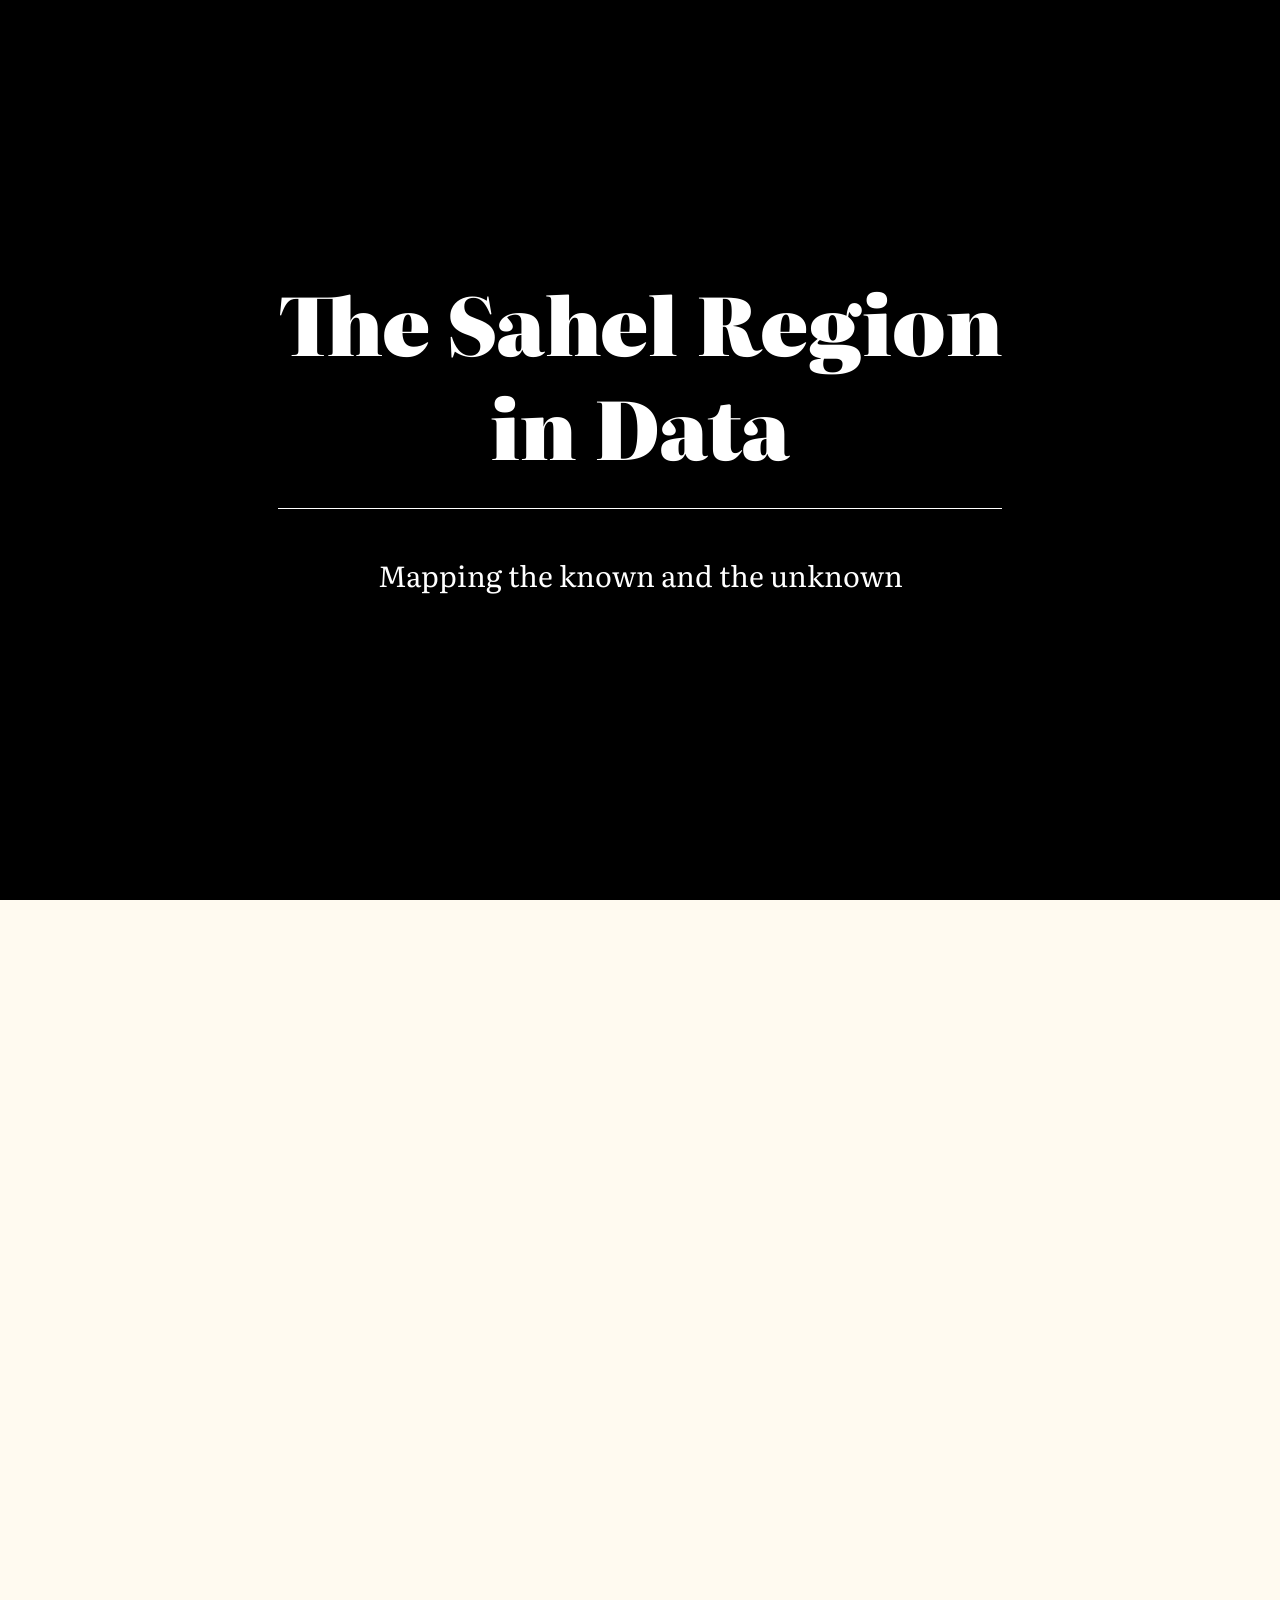
==== index.html @ c5431dd8 "resolved conflic" ====
<!DOCTYPE html>
<html xmlns="http://www.w3.org/1999/xhtml">

<head>
	<meta http-equiv="Content-Type" content="text/html; charset=utf-8" />
	<title>Sahel in Data</title>
	<meta name="author" content="Alvaro Trigo Lopez" />

  <meta name="description" content="Sahel Fragility Demo" />
  <meta name="keywords"  content="sahel narrative visualization" />
	<meta name="Resource-type" content="Document" />
  <link href="https://fonts.googleapis.com/css?family=Literata:400,400i,700i|Work+Sans:400,700,900&display=swap" rel="stylesheet">  <link href="https://fonts.googleapis.com/css?family=PT+Sans" rel="stylesheet">
	<link rel="stylesheet" type="text/css" href="lib/fullPage.js/dist/fullpage.css" />
<!--
	<link rel="stylesheet" type="text/css" href="libs/fullPage.js/examples/examples.css" />
-->
  <link rel="stylesheet" type="text/css" href="css/main.css" />
  <link rel="stylesheet" type="text/css" href="css/datamap.css" />
  <link rel="stylesheet" type="text/css" href="css/radar.css" />
  <link rel="stylesheet" type="text/css" href="css/missing.css" />
  
</head>
<body>
<div id="violence-map-click">
  <div id="flex-container">
    <div id="title"></div>
    <div id="g0" class="vmc_graph"></div>
    <div id="g1" class="vmc_graph"></div>
  </div>
</div>

<div id="fullpage">
  
	<div class="section " id="section0">
		<video id="myVideo" muted data-autoplay loop>
			<source src="img/intro_vid.m4v" type="video/mp4">
		</video>
		<div class="layer">
			<h1>The Sahel Region <br>in Data</h1>
      <h2> Mapping the known and the unknown</h2>  
		</div>
	</div>

  <div class="section" id="section0">
  
  <ACLED />
	<div class="part" id="sec-violent-entrepreneurs">
		<h2>Distribution of incidents <br>over the Sahel region</h2>
		<div class="chapeau">
		Monthly violent incidents and number of fatalities over seven years.	The animation renders the evolution of the situations over that period in the different countries. 	
		</div>

    <div class="vis-container">
      
			<div id="ds-src" class="ds-srcs">Source: ACLED</div>
      <div id="sb-icon"></div>
      <div id="violence-sidebar">  <div id="sb-grid">
      <div id="sb-year"></div> <div>Fatalities</div> <div>Incidents</div>
      </div> </div>
			<div id="violence-date">Loading...</div>
			<div id="violence-map" style="border:1px dotted blue; width: 700px; height: 60vh; position: relative;"></div>
			
      
			<div id="violence-legend">
        <div id="country-color-scale"><b>Incident Frequency:&nbsp;</b><div id="country-color-min">0</div> <div id="country-color-img">  </div><div id="country-color-max">170</div></div>
        <div id="text">Click on countries for graphs. White circles indicate no fatalities.<br>Hover on circles for incident information. Radius varies with deaths.</div>
<!--
        <div id="text2">Click on countries for graphs. White circles indicate no fatalities.</div>
-->
      </div>
      
			<div id="violence-controls">
				<img id="violence-back" class="ui-controls" src="img/angle-left-solid.svg">
				<img id="violence-ctrl" class="ui-controls" src="img/play-circle-solid.svg">
				<img id="violence-frwd" class="ui-controls" src="img/angle-right-solid.svg">
			</div>
		</div>
	</div>
  
  </div>

  
	<div class="section" id="section2">
    
  <RADAR />  
  <div id="sec-fragility" class="part">
		<h2>Accounting for Fragility<span class="italic"></span>?</h2>
		<div class="chapeau">
		Several indexes exist that try to comprehend and measure the plural dimensions of fragility. Here, the charts display the Fragile States Index (FSI).
		</div>
		
			
		<div id="grid-outer" class="grid-container">
			
			<div id="vis-big" class="grid-item grid-vis"></div>
			
			<div id="grid-inner" class="grid-container">
				
				<!-- https://www.joomlashack.com/blog/tutorials/layering-items-within-css-grid/-->
				<div id="fsi-star-year-bg"></div>
				<canvas id="fsi-star-individual-bg" class="hidden"></canvas>

			</div>
			
			
		</div>

		<center>
			<div>
        <img id="star-back" class="ui-controls" src="img/angle-left-solid.svg">
        <img id="star-ctrl" class="ui-controls" src="img/play-circle-solid.svg">
        <img id="star-frwd" class="ui-controls" src="img/angle-right-solid.svg">
      <div id="ds-src" class="ds-srcs">Source: FSI (2007-2018)</div>
			</div>
		</center>
  </div>
    
  </div>

	<div class="section" id="section3">
    
    <UNSDG />
    <div id="sec-unsdg" class="part">
      <h2>UNSDG Dataset: Missing pieces</h2>
      <div class="chapeau">
        The SDG 2030 Agenda clustered over 230 indicators into 17 Goals. Though, for many countries in the Sahel, a large number of these measures remain empty or sparsely populated.
      </div>
    </div>
    
   <div id="missing-viewer">    
      <div id="missing-wrapper">
        <div class="missing-title">View By: 
        
          <div id="dnd-outer" class="droppable">
          <img id="sdgHelp" src="img/question-circle-regular.svg">
          </div>
          <span>(<span id="missing-total">1000</span> Datapoints Selected)</span>
          
        </div>
<!--
        <div id="grids-wrapper"></div>
-->
        <div id="grid-wrapper">
          <div id="grid-missing" class="grid-container"></div>
        </div>     
<!--
      </div> 
-->
    </div>
    


    
<!--
    <div id="missing-overview" class="missing-screen" style="display: none;">    
      <div id="missing-wrapper">
        <div class="missing-title">Overview</div>
        <div id="grid-wrapper">
          <div id="grid-unsdg" class="grid-container"></div>
        </div>     
      </div> 
    </div>

    <div id="missing-by-indicator" class="missing-screen" style="display: none;"> 
      <div id="missing-wrapper">
        <div class="missing-title"> &lt; By Indicator</div>
        <div id="grid-wrapper">
          <div id="grid-by-indicator" class="grid-container">
          </div>
        </div>     
      </div>
    </div>
-->
    
    
  </div>

</div>

<script type="text/javascript" src="lib/fullPage.js/dist/fullpage.js"></script>
<!--
<script type="text/javascript" src="libs/fullPage.js/examples/examples.js"></script>
-->

<script src="lib/jquery-3.3.1.min.js"></script>
<script src="lib/jquery-ui-1.12.1.min.js"></script>
<link rel="stylesheet" href="css/jquery-ui-themes-1.12.1/jquery-ui.min.css">

<!--
  <script src="http://ajax.googleapis.com/ajax/libs/jquery/1.5/jquery.min.js"></script>
  <link href="http://ajax.googleapis.com/ajax/libs/jqueryui/1.8/themes/base/jquery-ui.css" rel="stylesheet" type="text/css"/>
  <script src="http://ajax.googleapis.com/ajax/libs/jqueryui/1.8/jquery-ui.min.js"></script>
-->

<script src="lib/d3.v3.min.js"></script>
<script> d3v3 = d3; window.d3 = null; </script>
<script src="lib/d3.v4.min.js"></script>
<script src="lib/topojson.js"></script>
<script src="lib/datamaps.world.js"></script>


<!-- MG start -->
<link href='css/metricsgraphics.css' rel='stylesheet' type='text/css'>

<script src='lib/MG/js/MG.js'></script>
<script src='lib/MG/js/misc/utility.js'></script>
<script src='lib/MG/js/common/data_graphic.js'></script>
<script src='lib/MG/js/common/hooks.js'></script>
<script src='lib/MG/js/common/register.js'></script>
<!--
<script src='lib/MG/js/common/bootstrap_tooltip_popover.js'></script>
-->
<script src='lib/MG/js/common/scales.js'></script>
<script src='lib/MG/js/common/chart_title.js'></script>
<script src='lib/MG/js/common/y_axis.js'></script>
<script src='lib/MG/js/common/x_axis.js'></script>
<script src='lib/MG/js/common/scales.js'></script>
<script src='lib/MG/js/common/init.js'></script>
<script src='lib/MG/js/common/markers.js'></script>
<script src='lib/MG/js/common/rollover.js'></script>
<!--
<script src='lib/MG/js/common/zoom.js'></script>
<script src='lib/MG/js/common/brush.js'></script>
-->
<script src='lib/MG/js/common/window_listeners.js'></script>
<!--
<script src='lib/MG/js/layout/bootstrap_dropdown.js'></script>
<script src='lib/MG/js/layout/button.js'></script>
-->
<script src='lib/MG/js/charts/line.js'></script>
<script src='lib/MG/js/charts/histogram.js'></script>
<script src='lib/MG/js/charts/point.js'></script>
<script src='lib/MG/js/charts/bar.js'></script>
<script src='lib/MG/js/charts/table.js'></script>
<script src='lib/MG/js/charts/missing.js'></script>
<script src='lib/MG/js/misc/process.js'></script>
<script src='lib/MG/js/misc/smoothers.js'></script>
<script src='lib/MG/js/misc/formatters.js'></script>
<script src='lib/MG/js/misc/transitions.js'></script>
<script src='lib/MG/js/misc/error.js'></script>
<!-- MG end -->



<!--
<script src="lib/d3plus-plot.v0.8.full.min.js"></script>
-->

<script src="lib/Chart.bundle.min.js"></script>
<script src="lib/chartjs-plugin-colorschemes.min.js"></script>
<script src="lib/chartjs-plugin-annotation.min.js"></script>

<script src="lib/popper.js@1"></script>
<script src="lib/tippy.js@4"></script>

<script type="text/javascript">
    var myFullpage = new fullpage('#fullpage', {
        verticalCentered: false,
        sectionsColor: ['#fafafa', '#C7B299', 'floralwhite', '#C7B299']
    });
</script>

<script src="js/utils.js"></script>
<script src="js/constants.js"></script>
<script src="js/addons.js"></script>
<script src="js/acled.js"></script>
<script src="js/fsi_star.js"></script>
<script src="js/datasets.js"></script>
<script src="js/acled.js"></script>
<script src="js/unsdg.js"></script>
<script src="js/main.js"></script>

 
</body>
</html>
---- lib/fullPage.js/dist/fullpage.css ----
/*!
 * fullPage 3.0.5
 * https://github.com/alvarotrigo/fullPage.js
 *
 * @license GPLv3 for open source use only
 * or Fullpage Commercial License for commercial use
 * http://alvarotrigo.com/fullPage/pricing/
 *
 * Copyright (C) 2018 http://alvarotrigo.com/fullPage - A project by Alvaro Trigo
 */
html.fp-enabled,
.fp-enabled body {
    margin: 0;
    padding: 0;
    overflow:hidden;

    /*Avoid flicker on slides transitions for mobile phones #336 */
    -webkit-tap-highlight-color: rgba(0,0,0,0);
}
.fp-section {
    position: relative;
    -webkit-box-sizing: border-box; /* Safari<=5 Android<=3 */
    -moz-box-sizing: border-box; /* <=28 */
    box-sizing: border-box;
}
.fp-slide {
    float: left;
}
.fp-slide, .fp-slidesContainer {
    height: 100%;
    display: block;
}
.fp-slides {
    z-index:1;
    height: 100%;
    overflow: hidden;
    position: relative;
    -webkit-transition: all 0.3s ease-out; /* Safari<=6 Android<=4.3 */
    transition: all 0.3s ease-out;
}
.fp-section.fp-table, .fp-slide.fp-table {
    display: table;
    table-layout:fixed;
    width: 100%;
}
.fp-tableCell {
    display: table-cell;
    vertical-align: middle;
    width: 100%;
    height: 100%;
}
.fp-slidesContainer {
    float: left;
    position: relative;
}
.fp-controlArrow {
    -webkit-user-select: none; /* webkit (safari, chrome) browsers */
    -moz-user-select: none; /* mozilla browsers */
    -khtml-user-select: none; /* webkit (konqueror) browsers */
    -ms-user-select: none; /* IE10+ */
    position: absolute;
    z-index: 4;
    top: 50%;
    cursor: pointer;
    width: 0;
    height: 0;
    border-style: solid;
    margin-top: -38px;
    -webkit-transform: translate3d(0,0,0);
    -ms-transform: translate3d(0,0,0);
    transform: translate3d(0,0,0);
}
.fp-controlArrow.fp-prev {
    left: 15px;
    width: 0;
    border-width: 38.5px 34px 38.5px 0;
    border-color: transparent #fff transparent transparent;
}
.fp-controlArrow.fp-next {
    right: 15px;
    border-width: 38.5px 0 38.5px 34px;
    border-color: transparent transparent transparent #fff;
}
.fp-scrollable {
    overflow: hidden;
    position: relative;
}
.fp-scroller{
    overflow: hidden;
}
.iScrollIndicator{
    border: 0 !important;
}
.fp-notransition {
    -webkit-transition: none !important;
    transition: none !important;
}
#fp-nav {
    position: fixed;
    z-index: 100;
    margin-top: -32px;
    top: 50%;
    opacity: 1;
    -webkit-transform: translate3d(0,0,0);
}
#fp-nav.fp-right {
    right: 17px;
}
#fp-nav.fp-left {
    left: 17px;
}
.fp-slidesNav{
    position: absolute;
    z-index: 4;
    opacity: 1;
    -webkit-transform: translate3d(0,0,0);
    -ms-transform: translate3d(0,0,0);
    transform: translate3d(0,0,0);
    left: 0 !important;
    right: 0;
    margin: 0 auto !important;
}
.fp-slidesNav.fp-bottom {
    bottom: 17px;
}
.fp-slidesNav.fp-top {
    top: 17px;
}
#fp-nav ul,
.fp-slidesNav ul {
  margin: 0;
  padding: 0;
}
#fp-nav ul li,
.fp-slidesNav ul li {
    display: block;
    width: 14px;
    height: 13px;
    margin: 7px;
    position:relative;
}
.fp-slidesNav ul li {
    display: inline-block;
}
#fp-nav ul li a,
.fp-slidesNav ul li a {
    display: block;
    position: relative;
    z-index: 1;
    width: 100%;
    height: 100%;
    cursor: pointer;
    text-decoration: none;
}
#fp-nav ul li a.active span,
.fp-slidesNav ul li a.active span,
#fp-nav ul li:hover a.active span,
.fp-slidesNav ul li:hover a.active span{
    height: 12px;
    width: 12px;
    margin: -6px 0 0 -6px;
    border-radius: 100%;
 }
#fp-nav ul li a span,
.fp-slidesNav ul li a span {
    border-radius: 50%;
    position: absolute;
    z-index: 1;
    height: 4px;
    width: 4px;
    border: 0;
    background: #333;
    left: 50%;
    top: 50%;
    margin: -2px 0 0 -2px;
    -webkit-transition: all 0.1s ease-in-out;
    -moz-transition: all 0.1s ease-in-out;
    -o-transition: all 0.1s ease-in-out;
    transition: all 0.1s ease-in-out;
}
#fp-nav ul li:hover a span,
.fp-slidesNav ul li:hover a span{
    width: 10px;
    height: 10px;
    margin: -5px 0px 0px -5px;
}
#fp-nav ul li .fp-tooltip {
    position: absolute;
    top: -2px;
    color: #fff;
    font-size: 14px;
    font-family: arial, helvetica, sans-serif;
    white-space: nowrap;
    max-width: 220px;
    overflow: hidden;
    display: block;
    opacity: 0;
    width: 0;
    cursor: pointer;
}
#fp-nav ul li:hover .fp-tooltip,
#fp-nav.fp-show-active a.active + .fp-tooltip {
    -webkit-transition: opacity 0.2s ease-in;
    transition: opacity 0.2s ease-in;
    width: auto;
    opacity: 1;
}
#fp-nav ul li .fp-tooltip.fp-right {
    right: 20px;
}
#fp-nav ul li .fp-tooltip.fp-left {
    left: 20px;
}
.fp-auto-height.fp-section,
.fp-auto-height .fp-slide,
.fp-auto-height .fp-tableCell{
    height: auto !important;
}

.fp-responsive .fp-auto-height-responsive.fp-section,
.fp-responsive .fp-auto-height-responsive .fp-slide,
.fp-responsive .fp-auto-height-responsive .fp-tableCell {
    height: auto !important;
}

/*Only display content to screen readers*/
.fp-sr-only{
    position: absolute;
    width: 1px;
    height: 1px;
    padding: 0;
    overflow: hidden;
    clip: rect(0, 0, 0, 0);
    white-space: nowrap;
    border: 0;
}
---- libs/fullPage.js/examples/examples.css ----
@CHARSET "ISO-8859-1";
/* Reset CSS
 * --------------------------------------- */
body,div,dl,dt,dd,ul,ol,li,h1,h2,h3,h4,h5,h6,pre,
form,fieldset,input,textarea,p,blockquote,th,td {
    padding: 0;
    margin: 0;
}
a{
	text-decoration:none;
}
table {
    border-spacing: 0;
}
fieldset,img {
    border: 0;
}
address,caption,cite,code,dfn,em,strong,th,var {
    font-weight: normal;
    font-style: normal;
}
strong{
	font-weight: bold;
}
ol,ul {
    list-style: none;
    margin:0;
    padding:0;
}
caption,th {
    text-align: left;

}
h1,h2,h3,h4,h5,h6 {
    font-weight: normal;
    font-size: 100%;
    margin:0;
    padding:0;
    color:#444;
}
q:before,q:after {
    content:'';
}
abbr,acronym { border: 0;
}


/* Custom CSS
 * --------------------------------------- */
body{
	font-family: arial,helvetica;
	color: #333;
	color: rgba(0,0,0,0.5);
}
.wrap{
	margin-left: auto;
	margin-right: auto;
	width: 960px;
	position: relative;
}
h1{
	font-size: 6em;
}
p{
	font-size: 2em;
}
.intro p{
	width: 50%;
	margin: 0 auto;
	font-size: 1.5em;
}
.section{
	text-align:center;
}
#menu li {
	display:inline-block;
	margin: 10px;
	color: #000;
	background:#fff;
	background: rgba(255,255,255, 0.5);
	-webkit-border-radius: 10px;
            border-radius: 10px;
}
#menu li.active{
	background:#666;
	background: rgba(0,0,0, 0.5);
	color: #fff;
}
#menu li a{
	text-decoration:none;
	color: #000;
}
#menu li.active a:hover{
	color: #000;
}
#menu li:hover{
	background: rgba(255,255,255, 0.8);
}
#menu li a,
#menu li.active a{
	padding: 9px 18px;
	display:block;
}
#menu li.active a{
	color: #fff;
}
#menu{
	position:fixed;
	top:0;
	left:0;
	height: 40px;
	z-index: 70;
	width: 100%;
	padding: 0;
	margin:0;
}
.twitter-share-button{
	position: fixed;
	z-index: 99;
	right: 149px;
	top: 9px;
}
#download{
	margin: 10px 0 0 0;
	padding: 15px 10px;
	color: #fff;
	text-shadow: 0 -1px 0 rgba(0,0,0,0.25);
	background-color: #49afcd;
	background-image: -moz-linear-gradient(top, #5bc0de, #2f96b4);
	background-image: -ms-linear-gradient(top, #5bc0de, #2f96b4);
	background-image: -webkit-gradient(linear,0 0,0 100%,from( #5bc0de),to( #2f96b4));
	background-image: -webkit-linear-gradient(top, #5bc0de, #2f96b4);
	background-image: -o-linear-gradient(top, #5bc0de, #2f96b4);
	background-image: linear-gradient(top, #5bc0de, #2f96b4);
	background-repeat: repeat-x;
	filter: progid:DXImageTransform.Microsoft.gradient(startColorstr='#5bc0de', endColorstr='#2f96b4', GradientType=0);
	border-color: #2f96b4 #2f96b4 #1f6377;
	border-color: rgba(0,0,0,.1) rgba(0,0,0,.1) rgba(0,0,0,.25);
	filter: progid:DXImageTransform.Microsoft.gradient(enabled=false);

	-webkit-border-radius: 6px;
	-moz-border-radius: 6px;
	border-radius: 6px;
	vertical-align: middle;
	cursor: pointer;
	display: inline-block;
	-webkit-box-shadow: inset 0 1px 0 rgba(255,255,255,0.2),0 1px 2px rgba(0,0,0,0.05);
	-moz-box-shadow: inset 0 1px 0 rgba(255,255,255,0.2),0 1px 2px rgba(0,0,0,0.05);
	box-shadow: inset 0 1px 0 rgba(255,255,255,0.2),0 1px 2px rgba(0,0,0,0.05);
}
#download a{
	text-decoration:none;
	color:#fff;
}
#download:hover{
	text-shadow: 0 -1px 0 rgba(0,0,0,.25);
	background-color: #2F96B4;
	background-position: 0 -15px;
	-webkit-transition: background-position .1s linear;
	-moz-transition: background-position .1s linear;
	-ms-transition: background-position .1s linear;
	-o-transition: background-position .1s linear;
	transition: background-position .1s linear;
}
#infoMenu{
	height: 20px;
	color: #f2f2f2;
	position:fixed;
	z-index:70;
	bottom:0;
	width:100%;
	text-align:right;
	font-size:0.9em;
	padding:8px 0 8px 0;
}
#infoMenu ul{
	padding: 0 40px;
}
#infoMenu li a{
	display: block;
	margin: 0 22px 0 0;
	color: #333;
}
#infoMenu li a:hover{
	text-decoration:underline;
}
#infoMenu li{
	display:inline-block;
	position:relative;
}
#examplesList{
	display:none;
	background: #282828;
	-webkit-border-radius: 6px;
	-moz-border-radius: 6px;
	border-radius: 6px;
	padding: 20px;
	float: left;
	position: absolute;
	bottom: 29px;
	right: 0;
	width:638px;
	text-align:left;
}
#examplesList ul{
	padding:0;
}
#examplesList ul li{
	display:block;
	margin: 5px 0;
}
#examplesList ul li a{
	color: #BDBDBD;
	margin:0;
}
#examplesList ul li a:hover{
	color: #f2f2f2;
}
#examplesList .column{
	float: left;
	margin: 0 20px 0 0;
}
#examplesList h3{
	color: #f2f2f2;
	font-size: 1.2em;
	margin: 0 0 15px 0;
	border-bottom: 1px solid rgba(0, 0, 0, 0.4);
	-webkit-box-shadow: 0 1px 0 rgba(255, 255, 255, 0.1);
	-moz-box-shadow: 0 1px 0 rgba(255,255,255,0.1);
	box-shadow: 0 1px 0 rgba(255, 255, 255, 0.1);
	padding: 0 0 5px 0;
}



/* Demos Menu
 * --------------------------------------- */
 #demosMenu{
	position:fixed;
	bottom: 10px;
	right:10px;
	z-index: 999;
 }
---- css/main.css ----
/* Style for our header texts
* --------------------------------------- */
body{
  font-family: 'Literata', serif;
  background-color: Floralwhite ;
}

h1{
  font-size: 5em;
  font-family: 'Literata', serif;
  font-weight: 900;
  line-height: 1.3em;
  color: #fff;
  margin:0px;
  padding:0;
  padding-bottom: 30px;
  border-bottom: 1px solid white;
}


.layer h2{
  font-size: 1.8em;
  font-family: 'Literata', serif;
  font-weight: 400;
  margin-top: 50px;
  color: #fff;
  padding-top:-10px;
}

h2{
  font-size: 2em;
  font-family: 'Literata', serif;
  font-weight: 700;
  line-height: 1.1em;

}

/* Centered texts in each section
* --------------------------------------- */
.section{
  text-align:center;
  overflow: hidden;
  background-color: floralwhite;
}

#myVideo{
  position: absolute;
  right: 0;
  bottom: 0;
  top:0;
  right:0;
  width: 100%;
  height: 100%;
  background-size: 100% 100%;
  background-color: black; /* in case the video doesn't fit the whole page*/
    background-image: /* our video */;
    background-position: center center;
    background-size: contain;
    object-fit: cover; /*cover video background */
    z-index:3;
}



/* Layer with position absolute in order to have it over the video
* --------------------------------------- */
#section0 .layer{
  position: relative;
  display:inline-block;
  z-index: 4;
  top:30%;

  
}

/*solves problem with overflowing video in Mac with Chrome */
#section0{
  overflow: hidden;
}


/* Bottom menu
* --------------------------------------- */
#infoMenu li a {
  color: #fff;
}


/* Hiding video controls
* See: https://css-tricks.com/custom-controls-in-html5-video-full-screen/
* --------------------------------------- */
* --------------------------------------- */
video::-webkit-media-controls {
  display:none !important;
}

/* GENERAL */
.hidden {
	opacity: 0;
	z-index: -5;
}

.part {
  margin: 0% 5% 0% 5%;
  font-family: 'Literata', serif;
}
  
.part h2 {
  text-align: left;
  padding:0;
  margin-bottom:10px;
}

.chapeau {
	width: 30vw;
  font-size: 1em;
  text-align: left;
  border-top: 1px solid black;
  padding-top:10px;

}

.italic {
	font-style: italic !important;
	font-weight: 100;
}

/* ALL CLICKABLES */
.ui-controls:hover, .sdg-img:hover, #selected .result-icons:hover, #averaged-container:hover, #sdg-search:hover	{
	opacity: .6;
	cursor: pointer;
}
/* CONTROLS */
.ui-controls {
	height: 2em;
	padding: 0px 1em 0px 1em;
}

.ds-srcs {
	position: absolute;
  right: 6vw;
}
---- css/datamap.css ----
#violence-map-click {
  width: max-content;
  height: min-content;
  background-color: #f0f0f0;
  position: absolute;
  transform: translateX(-100vw);
  z-index: 5;
}

#violence-map-click #flex-container {
  display: flex;
}

svg .mg-active-datapoint-container {
  pointer-events: none;  /* events from this child node would trigger popup mouseleave */
}

#violence-map-click #title {    
    align-self: center;
    transform: rotate(-180deg) translateX(-40%);
    max-width: 2rem;
    font-size: 24px;
    writing-mode: tb-rl;
}

#violence-map-click #g0 {
  margin-right: 0px;
}
  
#violence-map-click .vmc_graph {
  width: min-content;
  mmargin: 5px;
  bbackground-color: red;
  display: inline-block;
}

#sec-violent-entrepreneurs #violence-sidebar  {  
  display: none;
  width: min-content;
  height: min-content;
  background: #fafafa;
  opacity: .92;
  position: absolute;
  transform: translateX(-110%);
  z-index: 3;
  transition: 0.2s;
}

#sec-violent-entrepreneurs #sb-icon  {    
  background-image: url('../img/chart-line-solid.svg');
  cursor: pointer;
  width: 30px;
  height: 30px;
  float: right;
  position: absolute;
  /* padding: 5px; */
  margin: 5px;
}

#sec-violent-entrepreneurs #sb-grid{    
  display: grid;
  grid-template-columns: repeat(3, 1fr);
  grid-gap: 5px;
  margin: 30px 10px 30px 0px;
}

#sec-violent-entrepreneurs #sb-grid .sb-element-title {
  transform-origin: center;
  ttransform: rotate(-90deg);
  align-self: center;
}

.sb-element-graph {
  width: 18vw;
  height: 6vh;
}

.sb-element-graph .mg-active-datapoint-container {
  transform: translate(0px,20px)
}

#sec-violent-entrepreneurs #mapLegend0  {    
	transform: translate(6vh,-18vh);
}

#sec-violent-entrepreneurs #mapLegend1  {
	transform: translate(6vh,-11vh);
}

#sec-violent-entrepreneurs #mapLegend3  {
    -webkit-transform-origin-x: center;
    position: absolute;
    bottom: 12vh;
    right: 6vw  ;
}

#sec-violent-entrepreneurs .map-legend #top{
	font-family: Open Sans;
	display: flex;
	flex-direction: column;
  align-items: center;
  align-self: flex-end;
}

#sec-violent-entrepreneurs .map-legend, #sec-violent-entrepreneurs .map-legend img {
	width: 20vw;
	height: 10px;
	
  max-width: 150px;
}

#sec-violent-entrepreneurs .map-legend #min {
	float:left;
}

#sec-violent-entrepreneurs .map-legend #max {
	float:right;
}

#sec-violent-entrepreneurs #violence-legend {
  display: flex;
  border-top: 2px solid black;
  padding-top: 5px;
}

#sec-violent-entrepreneurs #violence-legend #country-color-scale {
  display: flex;
}

#sec-violent-entrepreneurs #violence-legend #country-color-img {
	background-image: url(../img/viridis.png);
  background-size: contain;
  background-position: top;
  transform: translateY(.1em);
  background-repeat: no-repeat;
  width: 100px;
  margin: 0px 3px;
  opacity: .7;
}

#sec-violent-entrepreneurs #violence-legend #text {
  margin-left: auto;
  text-align: right;
}


#sec-violent-entrepreneurs .vis-container {
	display: flex;
	flex-direction: column;
	overflow: hidden;
}

#violence-date {
	font-family: Open Sans;
  font-size: 1.6rem;
  transform: translateY(3rem);
	z-index: 2;
}

#violence-date, #violence-map, #violence-controls {
	margin: auto;
}

#violence-map {
	border: 0px !important;
	padding-bottom: 0px !important;
	ooverflow: hidden;
	width: 85vw !important;
}

.datamap {
    width: 85vw !important;
    background-color: transparent;
    transform: translateX(-41vw);
}
---- css/radar.css ----
/* ADDONS */
.vis {
	border-width: 0px;
	transform-origin: top left;
	display: block;
	wwidth: 100%;
	hheight: 100%;
}

/* RADAR */
#sec-fragility .vis-container {
  padding: 20px 0px 00px 0px;
}

#sec-fragility .ui-controls {
	transform: translateY(-3vh);
}

.grid-title {
	text-align: center;
}

.vis-star {
    border-radius: 5px;
}

#grid-outer h5 {
	text-align: center;
}

#grid-outer .grid-vis {
	height: 60vh;
}

#grid-inner .grid-vis {
	height: 30vh;
}

#grid-inner .grid-item  {
	transition:opacity .2s linear;
}

#fsi-biginfo, #fsi-litinfo {
    border-top: 2px solid black;
    transform: translateY(-5vh);
  text-align:left;
}

#sec-fragility #grid-outer {
  display: grid;
  grid-template-columns: 30% 70%;
  grid-gap: 10px;
}

#sec-fragility #grid-outer #vis-big {
  display: inline-grid;
}

#sec-fragility #grid-inner {
  display: grid;
  grid-template-columns: repeat(5, 1fr);
  grid-gap: 10px;
}

#sec-fragility .legend.right {
	font-size: 2rem;
}

#fsi-star-year-bg {
	grid-area: 1/1/5/6;
	justify-self: center;
	align-self: center;
	opacity: .07;
	font-size: 40vh;
}

#fsi-star-individual-bg {
	grid-area: 1/1/5/6;
	justify-self: center;
	align-self: center;
	transition:opacity .2s linear;
}
---- css/missing.css ----
.dim {
  opacity: .6;
}

#sdgHelp {
  height: 1.6rem;
  float: right;
}

#grid-wrapper {
  display: flex;
  flex-direction: column;
  align-items: center;
}

#grid-unsdg {
  display: grid;
  grid-template-columns: repeat(6, 14vw);
  grid-gap: 1vw;
}

#grid-by-indicator {
  display: grid;
  grid-template-columns: repeat(3, 25vw);
  grid-gap: 1vw;
  overflow: overlay;
  height: 70vh;
  width: 90vw;
  justify-content: center;
}

.grid-unsdg-item {
  wwidth:10vw;
  height: fit-content;
  background-color: #f7f7f7;
  border-radius: 10%;
  text-align: left;
  font-family: 'PT Sans', sans-serif;
}
.item-wrapper {
    margin: 10px;
}

.grid-unsdg-item #gHeader {
  text-align: center;
  display: flex;
  align-items: center;
}

.grid-unsdg-item #gNumber {
  font-size: 2rem;
}

.grid-unsdg-item #gTitle {
  text-align: left;
  font-size: 1rem;
  margin-left: 10px;
}

.grid-unsdg-item .meta {
  text-align: center;
  margin: auto;
}
.grid-unsdg-item #meta-by-indicator-t {
  margin-top: 5px;
}

.grid-unsdg-item #bar {
    width: 90%;
    margin: auto;
    height: 3px;
    background: red;
}

.grid-unsdg-item .points {
  margin-left: 5px;
  font-size: 1.5rem;
}
.grid-unsdg-item #complete {
  display: inline-block;
    height: 1rem;
    width: 1rem;
    background-color: yellow;
    border-radius: 100%;
}

.grid-unsdg-item #representation {
  display: inline-block;
    height: 1rem;
    width: 1rem;
    background-color: red;
    border-radius: 100%;
}

#missing-by-indicator .missing-title:hover {
  cursor: pointer;
  opacity: .7;
}

#missing-wrapper .missing-title {
  width: 90vw;
  text-align: left;
  margin: auto;
  font-size: 1.4rem;
  font-weight: bold;
  bborder-bottom: 1px solid black;
}

/* BARS */
#missing-wrapper {
  display: flex;
  flex-direction: column;
  mmargin-left: 5%;
  justify-content: center;
  font-family: 'PT Sans', sans-serif;
}

.item-wrapper {
  display: flex;
  flex-direction: column;
  align-items: center;
}

#meta-by-indicator, #meta-by-country {
  height: 30px;
  width: max-content;
  border-radius: .2rem;
  overflow: hidden;
}

.statusLine {
  height: 100%;
  display: inline-block;
}
 
#meta-by-indicator .statusLine {
  width:1px;
}

#meta-by-country .statusLine {
  width:4px;
}

#metadata-by-indicator {
  width: 100%;
  height: 20vh;
  display: flex;
}

#metadata-vis {
  text-align: left;
}

/* SORTABLE */

#grid-missing {
  display: grid;
  grid-template-columns: repeat(4, 21vw);
  grid-gap: 1vw;
  overflow: overlay;
/*
  height: 70vh;
*/
  max-height: 70vh;
  margin-bottom: 100%;
  width: 90vw;
  justify-content: center;
}

sec-fragility  .grid-container {
  display: grid;
  grid-template-columns: repeat(3, 25vw);
  grid-gap: 1vw;
  overflow: overlay;
  height: 70vh;
  width: 90vw;
  justify-content: center;
}

/* SCROLLBAR */
::-webkit-scrollbar {
    width: 12px;
}
 
::-webkit-scrollbar-track {
    -webkit-box-shadow: inset 0 0 6px rgba(0,0,0,0.3); 
    border-radius: 10px;
}
 
::-webkit-scrollbar-thumb {
    border-radius: 10px;
    -webkit-box-shadow: inset 0 0 6px rgba(0,0,0,0.5); 
}

/* DnD */
.draggable { 
  background: #fff; 
  ppadding-bottom: 20px; 
  ppadding-top: 20px; 
  ppadding-right: 0px; 
  ppadding-left: 0px; 
  cursor: move;
  border: #000 1px solid;
  text-align: center;
  font-weight: bold
  width: fit-content;
  display: inline-block;
  padding: 0px 5px;
  margin: 0px 3px;
  border-radius: 5px;
}
.droppable { 
  width: fit-content;
  display: inline;
}

.switch {
  width: 1rem;
}
---- css/metricsgraphics.css ----
.mg-active-datapoint {
    fill: black;
    font-size: 0.9rem;
    font-weight: 400;
    opacity: 0.8;
}

.mg-area-color {
    fill: #000;
}

.mg-area1-color {
    fill: #0000ff;
}

.mg-area2-color {
    fill: #05b378;
}

.mg-area3-color {
    fill: #db4437;
}

.mg-area4-color {
    fill: #f8b128;
}

.mg-area5-color {
    fill: #5c5c5c;
}

.mg-area6-color {
    fill: steelblue;
}

.mg-area7-color {
    fill: #f673bf;
}

.mg-area8-color {
    fill: #0b73b0;
}

.mg-area9-color {
    fill: #006400;
}

.mg-area10-color {
    fill: #92514f;
}

text.mg-barplot-group-label {
    font-weight:900;
}

.mg-barplot rect.mg-bar {
    shape-rendering: auto;
}

.mg-barplot rect.mg-bar.default-bar {
    fill: #b6b6fc;
}

.mg-barplot rect.mg-bar.default-active {
    fill: #9e9efc;
}

.mg-barplot .mg-bar-prediction {
    fill: #5b5b5b;
}

.mg-barplot .mg-bar-baseline {
    stroke: #5b5b5b;
    stroke-width: 2;
}

.mg-bar-target-element {
    font-size:11px;
    padding-left:5px;
    padding-right:5px;
    font-weight:300;
}

.mg-baselines line {
    opacity: 1;
    shape-rendering: auto;
    stroke: #b3b2b2;
    stroke-width: 1px;
}

.mg-baselines text {
    fill: black;
    font-size: 0.9rem;
    opacity: 0.6;
    stroke: none;
}

.mg-baselines-small text {
    font-size: 0.6rem;
}

.mg-category-guides line {
    stroke: #b3b2b2;
}

.mg-header {
    cursor: default;
    font-size: 1.2rem;
}

.mg-header .mg-chart-description {
    fill: #ccc;
    font-family: FontAwesome;
    font-size: 1.2rem;
}

.mg-header .mg-warning {
    fill: #ccc;
    font-family: FontAwesome;
    font-size: 1.2rem;
}

.mg-points circle {
    opacity: 0.65;
}

.mg-popover {
    font-size: 0.95rem;
}

.mg-popover-content {
    cursor: auto;
    line-height: 17px;
}

.mg-data-table {
    margin-top: 30px;
}

.mg-data-table thead tr th {
    border-bottom: 1px solid darkgray;
    cursor: default;
    font-size: 1.1rem;
    font-weight: normal;
    padding: 5px 5px 8px 5px;
    text-align: right;
}

.mg-data-table thead tr th .fa {
    color: #ccc;
    padding-left: 4px;
}

.mg-data-table thead tr th .popover {
    font-size: 1rem;
    font-weight: normal;
}

.mg-data-table .secondary-title {
    color: darkgray;
}

.mg-data-table tbody tr td {
    margin: 2px;
    padding: 5px;
    vertical-align: top;
}

.mg-data-table  tbody tr td.table-text {
    opacity: 0.8;
    padding-left: 30px;
}

.mg-y-axis line.mg-extended-yax-ticks {
    opacity: 0.4;
}

.mg-x-axis line.mg-extended-xax-ticks {
    opacity: 0.4;
}

.mg-histogram .axis path,
.mg-histogram .axis line {
    fill: none;
    opacity: 0.7;
    shape-rendering: auto;
    stroke: #ccc;
}

tspan.hist-symbol {
    fill: #9e9efc;
}

.mg-histogram .mg-bar rect {
    fill: #b6b6fc;
    shape-rendering: auto;
}

.mg-histogram .mg-bar rect.active {
    fill: #9e9efc;
}

.mg-least-squares-line {
    stroke: red;
    stroke-width: 1px;
}

.mg-lowess-line {
    fill: none;
    stroke: red;
}

.mg-rollover-rect * {
    -webkit-touch-callout: none;
    -webkit-user-select: none;
    -khtml-user-select: none;
    -moz-user-select: none;
    -ms-user-select: none;
    user-select: none;
}

.mg-line-color {
    stroke: #000;
}

.mg-hover-line-color {
    fill: #000;
}

.mg-line1-color {
    stroke: #4040e8;
}

.mg-hover-line1-color {
    fill: #4040e8;
}

.mg-line2-color {
    stroke: #05b378;
}

.mg-hover-line2-color {
    fill: #05b378;
}

.mg-line3-color {
    stroke: #db4437;
}

.mg-hover-line3-color {
    fill: #db4437;
}

.mg-line4-color {
    stroke: #f8b128;
}

.mg-hover-line4-color {
    fill: #f8b128;
}

.mg-line5-color {
    stroke: #5c5c5c;
}

.mg-hover-line5-color {
    fill: #5c5c5c;
}

.mg-line6-color {
    stroke: steelblue;
}

.mg-hover-line6-color {
    fill: steelblue;
}

.mg-line7-color {
    stroke: #f673bf;
}

.mg-hover-line7-color {
    fill: #f673bf;
}

.mg-line8-color {
    stroke: #0b73b0;
}

.mg-hover-line8-color {
    fill: #0b73b0;
}

.mg-line9-color {
    stroke: #006400;
}

.mg-hover-line9-color {
    fill: #006400;
}

.mg-line10-color {
    stroke: #92514f;
}

.mg-hover-line10-color {
    fill: #92514f ;
}

.mg-line-legend text {
    font-size: 0.9rem;
    font-weight: 300;
    stroke: none;
}

.mg-line-legend-color {
    color: #000;
    fill: #000;
}

.mg-line1-legend-color {
    color: #4040e8;
    fill: #4040e8;
}

.mg-line2-legend-color {
    color: #05b378;
    fill: #05b378;
}

.mg-line3-legend-color {
    color: #db4437;
    fill: #db4437;
}

.mg-line4-legend-color {
    color: #f8b128;
    fill: #f8b128;
}

.mg-line5-legend-color {
    color: #5c5c5c;
    fill: #5c5c5c;
}

.mg-line6-legend-color {
    color: steelblue;
    fill: steelblue;
}

.mg-line7-legend-color {
    color: #f673bf;
    fill: #f673bf;
}

.mg-line8-legend-color {
    color: #0b73b0;
    fill: #0b73b0;
}

.mg-line9-legend-color {
    color: #006400;
    fill: #006400;
}

.mg-line10-legend-color {
    color: #92514f;
    fill: #92514f;
}

.mg-main-area-solid svg .mg-main-area {
    fill: #ccccff;
    opacity: 1;
}

.mg-markers line {
    opacity: 1;
    shape-rendering: auto;
    stroke: #b3b2b2;
    stroke-width: 1px;
}

.mg-markers text {
    fill: black;
    font-size: 0.8rem;
    opacity: 0.6;
}

.mg-missing-text {
    opacity: 0.9;
}

.mg-missing-background {
    stroke: blue;
    fill: none;
    stroke-dasharray: 10,5;
    stroke-opacity: 0.05;
    stroke-width: 2;
}

.mg-missing .mg-main-line {
    opacity: 0.1;
}

.mg-missing .mg-main-area {
    opacity: 0.03;
}

path.mg-main-area {
    opacity: 0.2;
    stroke: none;
}

path.mg-confidence-band {
    fill: #ccc;
    opacity: 0.4;
    stroke: none;
}

path.mg-main-line {
    fill: none;
    opacity: 0.8;
    stroke-width: 1.1px;
}

.mg-points circle {
    fill-opacity: 0.4;
    stroke-opacity: 1;
}

circle.mg-points-mono {
    fill: #0000ff;
    stroke: #0000ff;
}

tspan.mg-points-mono {
    fill: #0000ff;
    stroke: #0000ff;
}

/* a selected point in a scatterplot */
.mg-points circle.selected {
    fill-opacity: 1;
}

.mg-highlight circle {
    fill-opacity: 0;
    stroke-width: 4px;
    stroke-opacity: 0.3;
}

.mg-voronoi path {
    fill: none;
    pointer-events: all;
    stroke: none;
    stroke-opacity: 0.1;
    -webkit-touch-callout: none;
    -webkit-user-select: none;
    -khtml-user-select: none;
    -moz-user-select: none;
    -ms-user-select: none;
    user-select: none;
}

.mg-x-rug-mono,
.mg-y-rug-mono {
    stroke: black;
}

.mg-x-axis line,
.mg-y-axis line {
    opacity: 1;
    shape-rendering: auto;
    stroke: #b3b2b2;
    stroke-width: 1px;
}

.mg-x-axis text,
.mg-y-axis text,
.mg-histogram .axis text {
    fill: black;
    font-size: 0.9rem;
    opacity: 0.6;
}

.mg-x-axis .label,
.mg-y-axis .label,
.mg-axis .label {
    font-size: 0.8rem;
    text-transform: uppercase;
    font-weight: 400;
}

.mg-x-axis-small text,
.mg-y-axis-small text,
.mg-active-datapoint-small {
    font-size: 0.6rem;
}

.mg-x-axis-small .label,
.mg-y-axis-small .label {
    font-size: 0.65rem;
}

.mg-european-hours {
}

.mg-year-marker text {
    fill: black;
    font-size: 0.7rem;
    opacity: 0.6;
}

.mg-year-marker line {
    opacity: 1;
    shape-rendering: auto;
    stroke: #b3b2b2;
    stroke-width: 1px;
}

.mg-year-marker-small text {
    font-size: 0.6rem;
}

.mg-brush-container {
    cursor: crosshair;
}

.mg-brush-container .mg-brushing {
    cursor: ew-resize;
}

.mg-brushed, .mg-brushed * {
    cursor: zoom-out;
}

.mg-brush rect.mg-extent {
    fill: rgba(0, 0, 0, 0.3);
}

.mg-brushing-in-progress {
    -webkit-touch-callout: none;
    -webkit-user-select: none;
    -khtml-user-select: none;
    -moz-user-select: none;
    -ms-user-select: none;
    user-select: none;
}
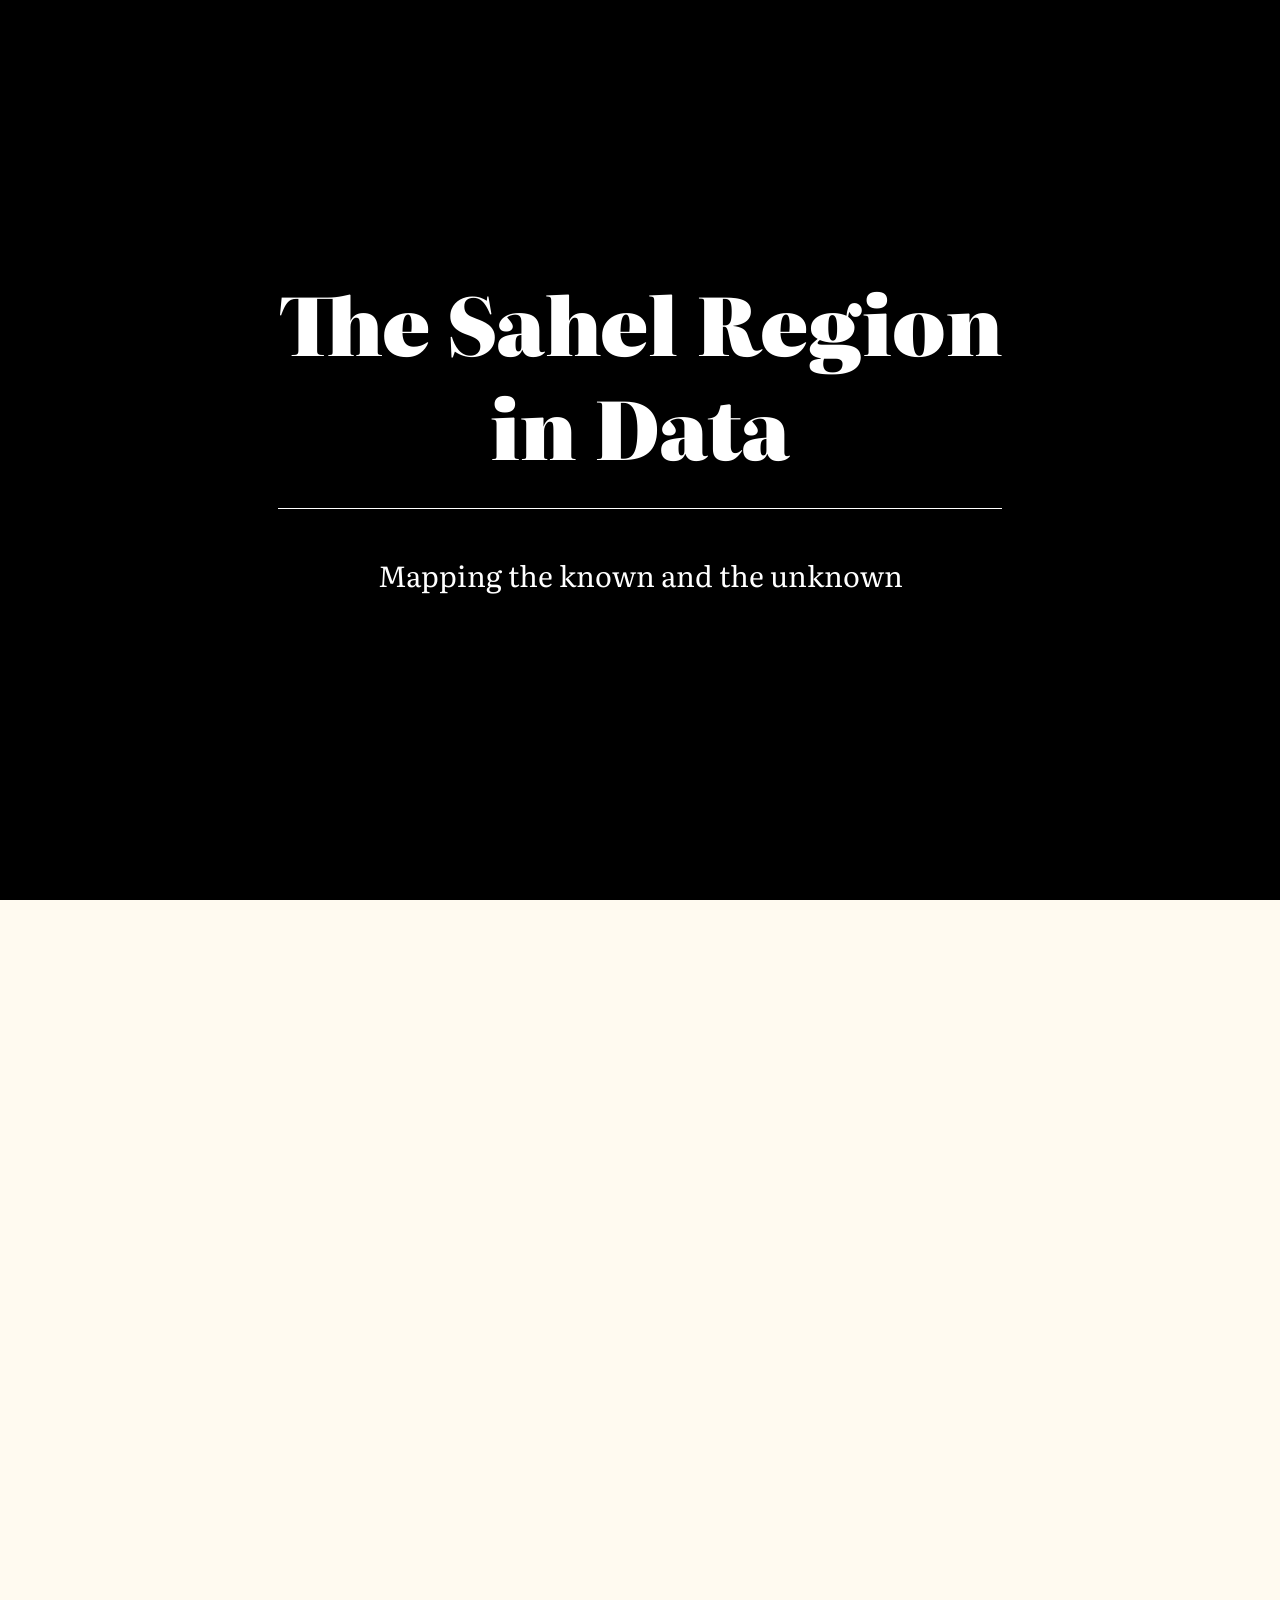
==== commit 9396b9a0: "'missing' ui functionality additions" ====
--- a/index.html
+++ b/index.html
@@ -17,6 +17,7 @@
   <link rel="stylesheet" type="text/css" href="css/main.css" />
   <link rel="stylesheet" type="text/css" href="css/datamap.css" />
   <link rel="stylesheet" type="text/css" href="css/radar.css" />
+  <link rel="stylesheet" type="text/css" href="css/unsdg.css" />
   <link rel="stylesheet" type="text/css" href="css/missing.css" />
   
 </head>
@@ -137,44 +138,81 @@
           <span>(<span id="missing-total">1000</span> Datapoints Selected)</span>
           
         </div>
-<!--
-        <div id="grids-wrapper"></div>
--->
         <div id="grid-wrapper">
           <div id="grid-missing" class="grid-container"></div>
-        </div>     
-<!--
-      </div> 
--->
+        </div>    
+      </div>    
     </div>
-    
-
-
-    
-<!--
-    <div id="missing-overview" class="missing-screen" style="display: none;">    
-      <div id="missing-wrapper">
-        <div class="missing-title">Overview</div>
-        <div id="grid-wrapper">
-          <div id="grid-unsdg" class="grid-container"></div>
-        </div>     
-      </div> 
+  </div>
+  
+  <div class="section" id="section4">
+<!--
+    <UNSDG V0.2/>
+-->
+    
+    <div id="right-side">
+      <div id="sec-unsdg" class="part">
+        <h2>UNSDG Dataset: Missing pieces</h2>
+        <div class="chapeau">
+          The SDG 2030 Agenda clustered over 230 indicators into 17 Goals. Though, for many countries in the Sahel, a large number of these measures remain empty or sparsely populated.
+        </div>
+        
+        <div id="main-text">
+          <div id="mt-goal" class="highlight">NO POVERTY</div> has <div id="mt-ind-num" class="highlight">143</div> indicators.<br>
+          To date, <div id="mt-ind-pct" class="highlight">20%</div> of available<br>
+          data seem <div id="mt-ind-qual" class="highlight">reliable</div> for the<br>
+          <div id="mt-loc" class="highlight">Sahel Region</div> over <div id="mt-year" class="highlight">1998-2018</div>.
+        </div>
+        
+        <div id="main-graphs">
+          <div id="head">
+            <div id="ind">Indicators: <div id="ind-num">3</div></div>
+            <div></div>
+            <div class="mg-header mg-item">name</div>
+            <div class="mg-header mg-item">preview</div>
+          </div>
+          <div id="grid-container">
+            <div id="grid-graphs">
+              <div class="mg-item-label mg-item">People under the poverty level</div> <div class="mg-item">Graph</div>
+              <div class="mg-item-label mg-item">Indicator 2</div> <div class="mg-item">Graph</div>
+            </div>
+          </div>
+        </div>
+        
+      </div>
     </div>
-
-    <div id="missing-by-indicator" class="missing-screen" style="display: none;"> 
-      <div id="missing-wrapper">
-        <div class="missing-title"> &lt; By Indicator</div>
-        <div id="grid-wrapper">
-          <div id="grid-by-indicator" class="grid-container">
-          </div>
-        </div>     
+  
+    <div id="left-side">
+      <div id="sparsity" class="filter">
+        <div class="label">select sparsity</div>
+        <div class="default">X</div>
+        <div class="value"></div>
+        <div class="control"></div>
+      </div>
+      
+      <div id="goal" class="filter">
+        <div class="label">select goal</div>
+        <div class="default">X</div>
+        <div class="value">ALL</div>
+        <div class="control"></div>
+      </div>
+      
+      <div id="country" class="filter">
+        <div class="label">select country</div>
+        <div class="default modified">X</div>
+        <div class="value">Burkina Faso</div>
+        <div class="control"></div>
+      </div>
+      
+      <div id="year" class="filter">
+        <div class="label">select years</div>
+        <div class="default">X</div>
+        <div class="value"></div>
+        <div class="control"></div>
       </div>
     </div>
--->
-    
-    
-  </div>
-
+  </div>
+  
 </div>
 
 <script type="text/javascript" src="lib/fullPage.js/dist/fullpage.js"></script>
@@ -256,7 +294,8 @@
 <script type="text/javascript">
     var myFullpage = new fullpage('#fullpage', {
         verticalCentered: false,
-        sectionsColor: ['#fafafa', '#C7B299', 'floralwhite', '#C7B299']
+        // P: feel free to revert this.  The second section color just clashed with the map colors. It was: '#C7B299'
+        sectionsColor: ['#fafafa', '#fafafa', 'floralwhite', '#C7B299', '#C7B299'] 
     });
 </script>
 
@@ -267,6 +306,7 @@
 <script src="js/fsi_star.js"></script>
 <script src="js/datasets.js"></script>
 <script src="js/acled.js"></script>
+<script src="js/missing.js"></script>
 <script src="js/unsdg.js"></script>
 <script src="js/main.js"></script>
 
--- a/css/datamap.css
+++ b/css/datamap.css
@@ -17,9 +17,9 @@
 
 #violence-map-click #title {    
     align-self: center;
-    transform: rotate(-180deg) translateX(-40%);
+    transform: rotate(-180deg) translateX(-10%);
     max-width: 2rem;
-    font-size: 24px;
+    font-size: 20px;
     writing-mode: tb-rl;
 }
 
@@ -131,7 +131,7 @@
 	background-image: url(../img/viridis.png);
   background-size: contain;
   background-position: top;
-  transform: translateY(.1em);
+  transform: translateY(.3em);
   background-repeat: no-repeat;
   width: 100px;
   margin: 0px 3px;
--- a/css/unsdg.css
+++ b/css/unsdg.css
@@ -0,0 +1,219 @@
+.dim {
+  opacity: .6;
+}
+
+#sdgHelp {
+  height: 1.6rem;
+  float: right;
+}
+
+#grid-wrapper {
+  display: flex;
+  flex-direction: column;
+  align-items: center;
+}
+
+#grid-unsdg {
+  display: grid;
+  grid-template-columns: repeat(6, 14vw);
+  grid-gap: 1vw;
+}
+
+#grid-by-indicator {
+  display: grid;
+  grid-template-columns: repeat(3, 25vw);
+  grid-gap: 1vw;
+  overflow: overlay;
+  height: 70vh;
+  width: 90vw;
+  justify-content: center;
+}
+
+.grid-unsdg-item {
+  wwidth:10vw;
+  height: fit-content;
+  background-color: #f7f7f7;
+  border-radius: 10%;
+  text-align: left;
+  font-family: 'PT Sans', sans-serif;
+}
+.item-wrapper {
+    margin: 10px;
+}
+
+.grid-unsdg-item #gHeader {
+  text-align: center;
+  display: flex;
+  align-items: center;
+}
+
+.grid-unsdg-item #gNumber {
+  font-size: 2rem;
+}
+
+.grid-unsdg-item #gTitle {
+  text-align: left;
+  font-size: 1rem;
+  margin-left: 10px;
+}
+
+.grid-unsdg-item .meta {
+  text-align: center;
+  margin: auto;
+}
+.grid-unsdg-item #meta-by-indicator-t {
+  margin-top: 5px;
+}
+
+.grid-unsdg-item #bar {
+    width: 90%;
+    margin: auto;
+    height: 3px;
+    background: red;
+}
+
+.grid-unsdg-item .points {
+  margin-left: 5px;
+  font-size: 1.5rem;
+}
+.grid-unsdg-item #complete {
+  display: inline-block;
+    height: 1rem;
+    width: 1rem;
+    background-color: yellow;
+    border-radius: 100%;
+}
+
+.grid-unsdg-item #representation {
+  display: inline-block;
+    height: 1rem;
+    width: 1rem;
+    background-color: red;
+    border-radius: 100%;
+}
+
+#missing-by-indicator .missing-title:hover {
+  cursor: pointer;
+  opacity: .7;
+}
+
+#missing-wrapper .missing-title {
+  width: 90vw;
+  text-align: left;
+  margin: auto;
+  font-size: 1.4rem;
+  font-weight: bold;
+  bborder-bottom: 1px solid black;
+}
+
+/* BARS */
+#missing-wrapper {
+  display: flex;
+  flex-direction: column;
+  mmargin-left: 5%;
+  justify-content: center;
+  font-family: 'PT Sans', sans-serif;
+}
+
+.item-wrapper {
+  display: flex;
+  flex-direction: column;
+  align-items: center;
+}
+
+#meta-by-indicator, #meta-by-country {
+  height: 30px;
+  width: max-content;
+  border-radius: .2rem;
+  overflow: hidden;
+}
+
+.statusLine {
+  height: 100%;
+  display: inline-block;
+}
+ 
+#meta-by-indicator .statusLine {
+  width:1px;
+}
+
+#meta-by-country .statusLine {
+  width:4px;
+}
+
+#metadata-by-indicator {
+  width: 100%;
+  height: 20vh;
+  display: flex;
+}
+
+#metadata-vis {
+  text-align: left;
+}
+
+/* SORTABLE */
+
+#grid-missing {
+  display: grid;
+  grid-template-columns: repeat(4, 21vw);
+  grid-gap: 1vw;
+  overflow: overlay;
+/*
+  height: 70vh;
+*/
+  max-height: 70vh;
+  margin-bottom: 100%;
+  width: 90vw;
+  justify-content: center;
+}
+
+sec-fragility  .grid-container {
+  display: grid;
+  grid-template-columns: repeat(3, 25vw);
+  grid-gap: 1vw;
+  overflow: overlay;
+  height: 70vh;
+  width: 90vw;
+  justify-content: center;
+}
+
+/* SCROLLBAR */
+::-webkit-scrollbar {
+    width: 12px;
+}
+ 
+::-webkit-scrollbar-track {
+    -webkit-box-shadow: inset 0 0 6px rgba(0,0,0,0.3); 
+    border-radius: 10px;
+}
+ 
+::-webkit-scrollbar-thumb {
+    border-radius: 10px;
+    -webkit-box-shadow: inset 0 0 6px rgba(0,0,0,0.5); 
+}
+
+/* DnD */
+.draggable { 
+  background: #fff; 
+  ppadding-bottom: 20px; 
+  ppadding-top: 20px; 
+  ppadding-right: 0px; 
+  ppadding-left: 0px; 
+  cursor: move;
+  border: #000 1px solid;
+  text-align: center;
+  font-weight: bold
+  width: fit-content;
+  display: inline-block;
+  padding: 0px 5px;
+  margin: 0px 3px;
+  border-radius: 5px;
+}
+.droppable { 
+  width: fit-content;
+  display: inline;
+}
+
+.switch {
+  width: 1rem;
+}
--- a/css/missing.css
+++ b/css/missing.css
@@ -1,219 +1,130 @@
-.dim {
-  opacity: .6;
+.section#section4 {
+  display: flex;
 }
 
-#sdgHelp {
-  height: 1.6rem;
+.section#section4 #right-side {
+  height: 100vh;
+  background: #C7B299;
+  width: 70vw;
+}
+
+.section#section4 #left-side {
+  height: 100vh;
+  background: #B9B0A4;
+  width: 30vw;
+  display: flex;    
+  flex-direction: column;
+  text-align: left;
+}
+
+.section#section4 #main-text {
+    font-size: 4vw;
+    text-align: left;
+    margin-top: 5vh;
+}
+
+.section#section4 .highlight {
+  color: white;
+  display: inline-block;
+}
+
+.section#section4 #main-graphs {
+    margin-top: 5vh;
+}
+
+.section#section4 #main-graphs #head, .section#section4 #main-graphs #grid-graphs {
+    display: grid;
+    text-align: left;
+    grid-template-columns: repeat(2, 25vw);
+    grid-gap: 1vw;
+}
+
+.section#section4 #main-graphs #head #ind {
+}
+
+.section#section4 #main-graphs #head #ind-num {
+    font-weight: bold;
+    display: inline-block;
+}
+
+.section#section4 #main-graphs .mg-header {
+  font-style: italic;
+  font-size: .95rem;
+} 
+
+.section#section4 #main-graphs #grid-graphs {
+}
+
+.section#section4 #main-graphs #grid-container {
+    margin-top: 1vh;
+}
+
+.section#section4 #left-side .filter {
+    margin: auto 15px;
+    width: auto;
+}
+
+.section#section4 #left-side .label, .section#section4 #left-side .default {
+  font-style: italic;
+  font-size: .95rem;
+  display: inline-block;
+}
+
+.section#section4 #left-side .value {
+  font-weight: bold;
+  display: inline-block;
   float: right;
 }
 
-#grid-wrapper {
-  display: flex;
-  flex-direction: column;
-  align-items: center;
+.section#section4 #left-side .default {
+  display: none;
+  float: right;
+  margin-left: 30px;
 }
 
-#grid-unsdg {
-  display: grid;
-  grid-template-columns: repeat(6, 14vw);
-  grid-gap: 1vw;
+.section#section4 #left-side .modified {
+  display: inline-block;
+  cursor: pointer;
 }
 
-#grid-by-indicator {
-  display: grid;
-  grid-template-columns: repeat(3, 25vw);
-  grid-gap: 1vw;
-  overflow: overlay;
-  height: 70vh;
-  width: 90vw;
-  justify-content: center;
+.section#section4 #left-side .control {
+  margin: 10px auto;
 }
 
-.grid-unsdg-item {
-  wwidth:10vw;
-  height: fit-content;
-  background-color: #f7f7f7;
-  border-radius: 10%;
-  text-align: left;
-  font-family: 'PT Sans', sans-serif;
-}
-.item-wrapper {
-    margin: 10px;
+.section#section4 #left-side #goal .control {
+  display: grid;
+  grid-template-columns: repeat(5, 1fr);
 }
 
-.grid-unsdg-item #gHeader {
-  text-align: center;
-  display: flex;
-  align-items: center;
+.section#section4 #left-side #goal .control .lvl {
+  height: calc(65px * .9);
+  margin-top: auto;
+  background-color: white;
 }
 
-.grid-unsdg-item #gNumber {
-  font-size: 2rem;
+.section#section4 #left-side #goal .control .item{
+    height: 65px;
+    width: 65px;
+    background-repeat: no-repeat;
+    background-size: contain;
+    border: 1.2px solid white;
 }
 
-.grid-unsdg-item #gTitle {
-  text-align: left;
-  font-size: 1rem;
-  margin-left: 10px;
+ #left-side .ui-slider-horizontal {
+  width: 96%;
+  transform: translateX(5px);
+  height: 2px;
+  cursor: pointer;
+  background: black !important;
+  border: 0px;
 }
 
-.grid-unsdg-item .meta {
-  text-align: center;
-  margin: auto;
+ #left-side .ui-slider-handle {
+  border: 1px solid white !important;
+  height: 10px !important;
+  width: 10px !important;
+  background: black !important;
+  border-radius: 50%;
+  cursor: pointer;
+  outline: none;
 }
-.grid-unsdg-item #meta-by-indicator-t {
-  margin-top: 5px;
-}
-
-.grid-unsdg-item #bar {
-    width: 90%;
-    margin: auto;
-    height: 3px;
-    background: red;
-}
-
-.grid-unsdg-item .points {
-  margin-left: 5px;
-  font-size: 1.5rem;
-}
-.grid-unsdg-item #complete {
-  display: inline-block;
-    height: 1rem;
-    width: 1rem;
-    background-color: yellow;
-    border-radius: 100%;
-}
-
-.grid-unsdg-item #representation {
-  display: inline-block;
-    height: 1rem;
-    width: 1rem;
-    background-color: red;
-    border-radius: 100%;
-}
-
-#missing-by-indicator .missing-title:hover {
-  cursor: pointer;
-  opacity: .7;
-}
-
-#missing-wrapper .missing-title {
-  width: 90vw;
-  text-align: left;
-  margin: auto;
-  font-size: 1.4rem;
-  font-weight: bold;
-  bborder-bottom: 1px solid black;
-}
-
-/* BARS */
-#missing-wrapper {
-  display: flex;
-  flex-direction: column;
-  mmargin-left: 5%;
-  justify-content: center;
-  font-family: 'PT Sans', sans-serif;
-}
-
-.item-wrapper {
-  display: flex;
-  flex-direction: column;
-  align-items: center;
-}
-
-#meta-by-indicator, #meta-by-country {
-  height: 30px;
-  width: max-content;
-  border-radius: .2rem;
-  overflow: hidden;
-}
-
-.statusLine {
-  height: 100%;
-  display: inline-block;
-}
- 
-#meta-by-indicator .statusLine {
-  width:1px;
-}
-
-#meta-by-country .statusLine {
-  width:4px;
-}
-
-#metadata-by-indicator {
-  width: 100%;
-  height: 20vh;
-  display: flex;
-}
-
-#metadata-vis {
-  text-align: left;
-}
-
-/* SORTABLE */
-
-#grid-missing {
-  display: grid;
-  grid-template-columns: repeat(4, 21vw);
-  grid-gap: 1vw;
-  overflow: overlay;
-/*
-  height: 70vh;
-*/
-  max-height: 70vh;
-  margin-bottom: 100%;
-  width: 90vw;
-  justify-content: center;
-}
-
-sec-fragility  .grid-container {
-  display: grid;
-  grid-template-columns: repeat(3, 25vw);
-  grid-gap: 1vw;
-  overflow: overlay;
-  height: 70vh;
-  width: 90vw;
-  justify-content: center;
-}
-
-/* SCROLLBAR */
-::-webkit-scrollbar {
-    width: 12px;
-}
- 
-::-webkit-scrollbar-track {
-    -webkit-box-shadow: inset 0 0 6px rgba(0,0,0,0.3); 
-    border-radius: 10px;
-}
- 
-::-webkit-scrollbar-thumb {
-    border-radius: 10px;
-    -webkit-box-shadow: inset 0 0 6px rgba(0,0,0,0.5); 
-}
-
-/* DnD */
-.draggable { 
-  background: #fff; 
-  ppadding-bottom: 20px; 
-  ppadding-top: 20px; 
-  ppadding-right: 0px; 
-  ppadding-left: 0px; 
-  cursor: move;
-  border: #000 1px solid;
-  text-align: center;
-  font-weight: bold
-  width: fit-content;
-  display: inline-block;
-  padding: 0px 5px;
-  margin: 0px 3px;
-  border-radius: 5px;
-}
-.droppable { 
-  width: fit-content;
-  display: inline;
-}
-
-.switch {
-  width: 1rem;
-}
